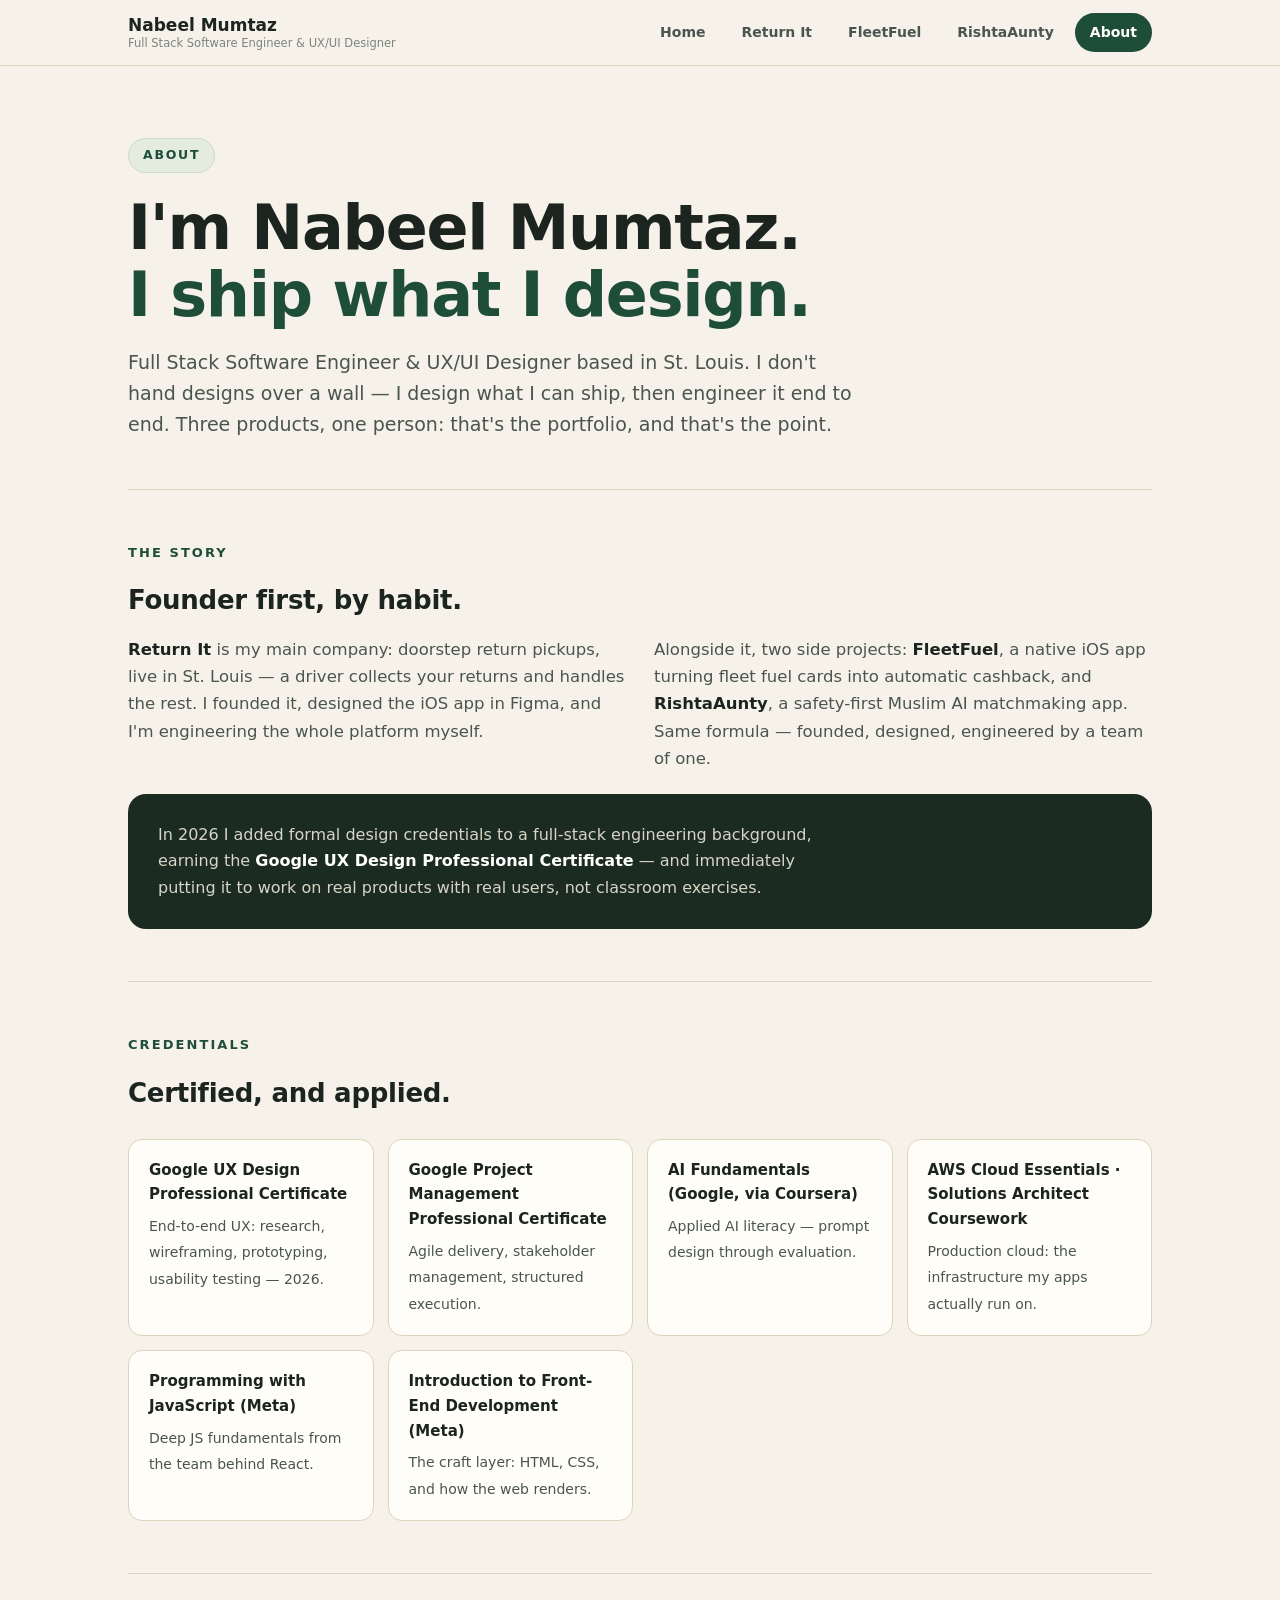
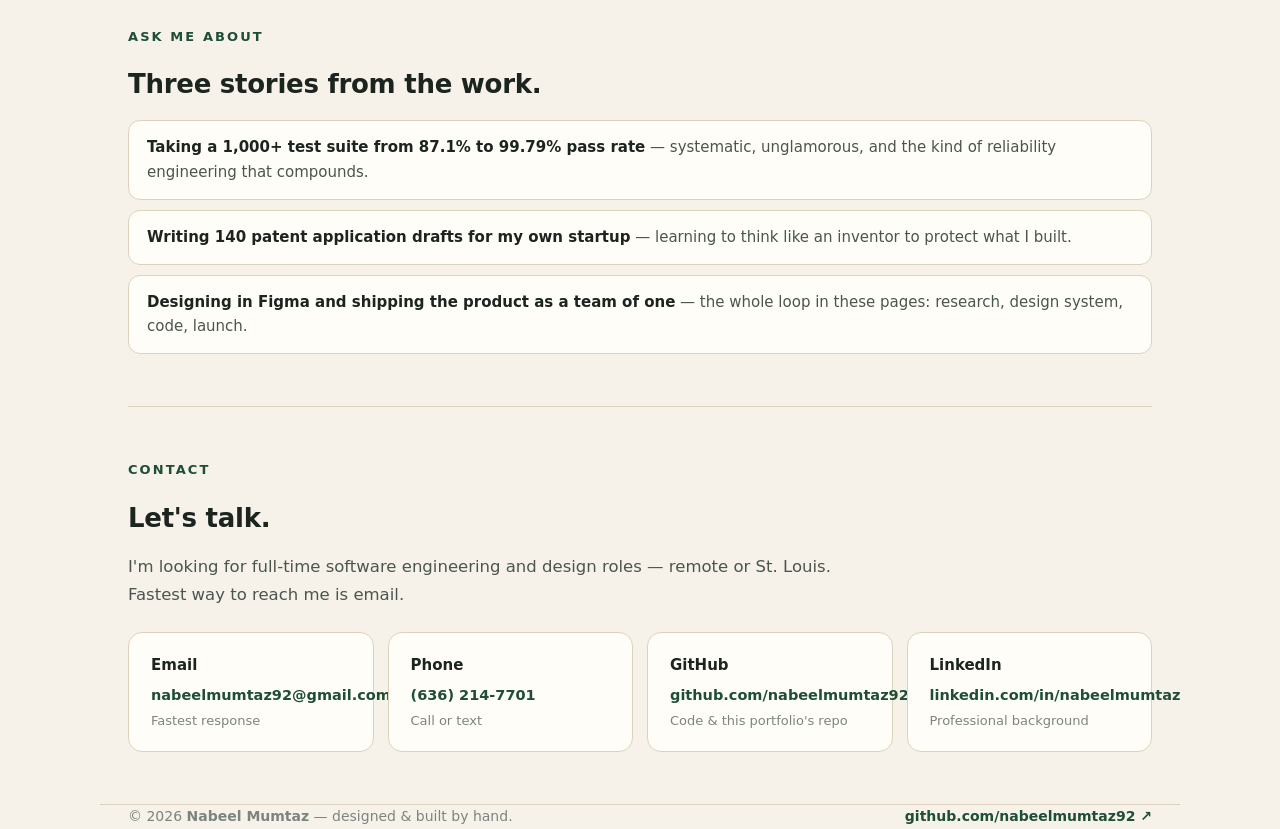
==== about.html @ 272c7282 "Add About page and nav tab" ====
<!DOCTYPE html>
<html lang="en">
<head>
<meta charset="UTF-8">
<meta name="viewport" content="width=device-width, initial-scale=1.0">
<title>About | Nabeel Mumtaz</title>
<meta name="description" content="About Nabeel Mumtaz — Full Stack Software Engineer & UX/UI Designer, founder of Return It, FleetFuel, and RishtaAunty. Based in St. Louis.">
<style>
/* Shared portfolio styles — House Call base */
:root{
  --paper:#f6f2e9;
  --paper-deep:#efe8d8;
  --card:#fffdf8;
  --ink:#1c2420;
  --ink-soft:#4a554f;
  --ink-faint:#7b857e;
  --line:#ddd3bd;
  --accent:#1e4d38;
  --accent-deep:#143526;
  --accent-soft:#e4ecdf;
  --accent-line:#cdd9c6;
  --dark:#1b2b22;
  --radius:18px;
}
*{margin:0;padding:0;box-sizing:border-box}
body{
  font-family:"Avenir Next","Segoe UI",system-ui,-apple-system,sans-serif;
  background:var(--paper);
  color:var(--ink);
  line-height:1.65;
  -webkit-font-smoothing:antialiased;
}
.wrap{max-width:1080px;margin:0 auto;padding:0 28px}

/* ---------- nav ---------- */
.nav{
  position:sticky;top:0;z-index:50;
  background:var(--paper);
  border-bottom:1px solid var(--line);
}
.nav-inner{
  max-width:1080px;margin:0 auto;padding:13px 28px;
  display:flex;justify-content:space-between;align-items:center;gap:14px;flex-wrap:wrap;
}
.nav .brand{font-weight:800;font-size:17px;color:var(--ink);text-decoration:none;line-height:1.3}
.nav .brand small{display:block;font-weight:400;color:var(--ink-faint);font-size:11.5px}
.nav-links{display:flex;gap:6px;flex-wrap:wrap}
.nav-links a{
  font-size:14px;font-weight:600;color:var(--ink-soft);text-decoration:none;
  padding:8px 15px;border-radius:999px;
}
.nav-links a:hover{background:var(--accent-soft);color:var(--accent-deep)}
.nav-links a.active{background:var(--accent);color:#fff}

/* ---------- hero ---------- */
.hero{padding:72px 0 48px;text-align:left}
.kicker{
  display:inline-block;font-size:12.5px;font-weight:700;letter-spacing:.14em;text-transform:uppercase;
  color:var(--accent);background:var(--accent-soft);border:1px solid var(--accent-line);
  padding:6px 14px;border-radius:999px;margin-bottom:22px;
}
.hero h1{font-size:clamp(38px,5.4vw,62px);line-height:1.08;letter-spacing:-.02em;font-weight:800;max-width:16ch}
.hero h1 em{font-style:normal;color:var(--accent)}
.hero .lede{font-size:19px;color:var(--ink-soft);max-width:60ch;margin-top:18px}

/* ---------- sections ---------- */
section{padding:52px 0;border-top:1px solid var(--line)}
section h2{font-size:13px;font-weight:800;letter-spacing:.16em;text-transform:uppercase;color:var(--accent);margin-bottom:16px}
section h3{font-size:26px;letter-spacing:-.01em;margin-bottom:14px;font-weight:750}
section p{color:var(--ink-soft);max-width:68ch;margin-bottom:14px;font-size:16.5px}
section p strong{color:var(--ink)}
.two{display:grid;grid-template-columns:1fr 1fr;gap:28px}
@media(max-width:760px){.two{grid-template-columns:1fr}}

.callout{background:var(--dark);color:#f2efe6;border-radius:var(--radius);padding:28px 30px;margin-top:8px}
.callout p{color:#d8d4c6;margin:0;font-size:16px}
.callout p strong{color:#fff}

/* ---------- certs ---------- */
.feat-grid{display:grid;grid-template-columns:repeat(auto-fit,minmax(240px,1fr));gap:14px;margin-top:24px}
.feat{background:var(--card);border:1px solid var(--line);border-radius:14px;padding:18px 20px}
.feat b{display:block;margin-bottom:6px;font-size:15px}
.feat span{font-size:14px;color:var(--ink-soft)}

/* ---------- hooks ---------- */
.hooks{list-style:none;margin-top:6px;display:grid;gap:10px}
.hooks li{background:var(--card);border:1px solid var(--line);border-radius:12px;padding:14px 18px;font-size:15px;color:var(--ink-soft)}
.hooks li b{color:var(--ink)}

/* ---------- contact ---------- */
.contact-cards{display:grid;grid-template-columns:repeat(auto-fit,minmax(220px,1fr));gap:14px;margin-top:24px}
.contact-card{
  background:var(--card);border:1px solid var(--line);border-radius:14px;padding:20px 22px;
  text-decoration:none;color:var(--ink);display:block;transition:transform .15s ease;
}
.contact-card:hover{transform:translateY(-2px)}
.contact-card b{display:block;font-size:15px;margin-bottom:4px}
.contact-card span{font-size:14.5px;color:var(--accent);font-weight:600}
.contact-card small{display:block;font-size:13px;color:var(--ink-faint);margin-top:2px}

footer{
  border-top:1px solid var(--line);padding:34px 0 48px;display:flex;justify-content:space-between;
  align-items:center;flex-wrap:wrap;gap:12px;color:var(--ink-faint);font-size:14px;
}
footer a{color:var(--accent);font-weight:600;text-decoration:none}
footer a:hover{text-decoration:underline}

</style>
</head>
<body>

<nav class="nav">
  <div class="nav-inner">
    <a class="brand" href="index.html">Nabeel Mumtaz<small>Full Stack Software Engineer &amp; UX/UI Designer</small></a>
    <div class="nav-links">
      <a href="index.html">Home</a>
      <a href="returnit.html">Return It</a>
      <a href="fleetfuel.html">FleetFuel</a>
      <a href="rishtaaunty.html">RishtaAunty</a>
      <a href="about.html" class="active">About</a>
    </div>
  </div>
</nav>

<div class="wrap">
  <div class="hero">
    <span class="kicker">About</span>
    <h1>I'm Nabeel Mumtaz. <em>I ship what I design.</em></h1>
    <p class="lede">Full Stack Software Engineer &amp; UX/UI Designer based in St. Louis. I don't hand designs over a wall — I design what I can ship, then engineer it end to end. Three products, one person: that's the portfolio, and that's the point.</p>
  </div>

  <section>
    <h2>The story</h2>
    <h3>Founder first, by habit.</h3>
    <div class="two">
      <div>
        <p><strong>Return It</strong> is my main company: doorstep return pickups, live in St. Louis — a driver collects your returns and handles the rest. I founded it, designed the iOS app in Figma, and I'm engineering the whole platform myself.</p>
      </div>
      <div>
        <p>Alongside it, two side projects: <strong>FleetFuel</strong>, a native iOS app turning fleet fuel cards into automatic cashback, and <strong>RishtaAunty</strong>, a safety-first Muslim AI matchmaking app. Same formula — founded, designed, engineered by a team of one.</p>
      </div>
    </div>
    <div class="callout">
      <p>In 2026 I added formal design credentials to a full-stack engineering background, earning the <strong>Google UX Design Professional Certificate</strong> — and immediately putting it to work on real products with real users, not classroom exercises.</p>
    </div>
  </section>

  <section>
    <h2>Credentials</h2>
    <h3>Certified, and applied.</h3>
    <div class="feat-grid">
      <div class="feat"><b>Google UX Design Professional Certificate</b><span>End-to-end UX: research, wireframing, prototyping, usability testing — 2026.</span></div>
      <div class="feat"><b>Google Project Management Professional Certificate</b><span>Agile delivery, stakeholder management, structured execution.</span></div>
      <div class="feat"><b>AI Fundamentals (Google, via Coursera)</b><span>Applied AI literacy — prompt design through evaluation.</span></div>
      <div class="feat"><b>AWS Cloud Essentials · Solutions Architect Coursework</b><span>Production cloud: the infrastructure my apps actually run on.</span></div>
      <div class="feat"><b>Programming with JavaScript (Meta)</b><span>Deep JS fundamentals from the team behind React.</span></div>
      <div class="feat"><b>Introduction to Front-End Development (Meta)</b><span>The craft layer: HTML, CSS, and how the web renders.</span></div>
    </div>
  </section>

  <section>
    <h2>Ask me about</h2>
    <h3>Three stories from the work.</h3>
    <ul class="hooks">
      <li><b>Taking a 1,000+ test suite from 87.1% to 99.79% pass rate</b> — systematic, unglamorous, and the kind of reliability engineering that compounds.</li>
      <li><b>Writing 140 patent application drafts for my own startup</b> — learning to think like an inventor to protect what I built.</li>
      <li><b>Designing in Figma and shipping the product as a team of one</b> — the whole loop in these pages: research, design system, code, launch.</li>
    </ul>
  </section>

  <section>
    <h2>Contact</h2>
    <h3>Let's talk.</h3>
    <p>I'm looking for full-time software engineering and design roles — remote or St. Louis. Fastest way to reach me is email.</p>
    <div class="contact-cards">
      <a class="contact-card" href="mailto:nabeelmumtaz92@gmail.com">
        <b>Email</b><span>nabeelmumtaz92@gmail.com</span><small>Fastest response</small>
      </a>
      <a class="contact-card" href="tel:+16362147701">
        <b>Phone</b><span>(636) 214-7701</span><small>Call or text</small>
      </a>
      <a class="contact-card" href="https://github.com/nabeelmumtaz92" target="_blank" rel="noopener">
        <b>GitHub</b><span>github.com/nabeelmumtaz92</span><small>Code &amp; this portfolio's repo</small>
      </a>
      <a class="contact-card" href="https://www.linkedin.com/in/nabeelmumtaz" target="_blank" rel="noopener">
        <b>LinkedIn</b><span>linkedin.com/in/nabeelmumtaz</span><small>Professional background</small>
      </a>
    </div>
  </section>
</div>

<footer class="wrap">
  <div>© 2026 <b>Nabeel Mumtaz</b> — designed &amp; built by hand.</div>
  <div><a href="https://github.com/nabeelmumtaz92" target="_blank" rel="noopener">github.com/nabeelmumtaz92 ↗</a></div>
</footer>

</body>
</html>
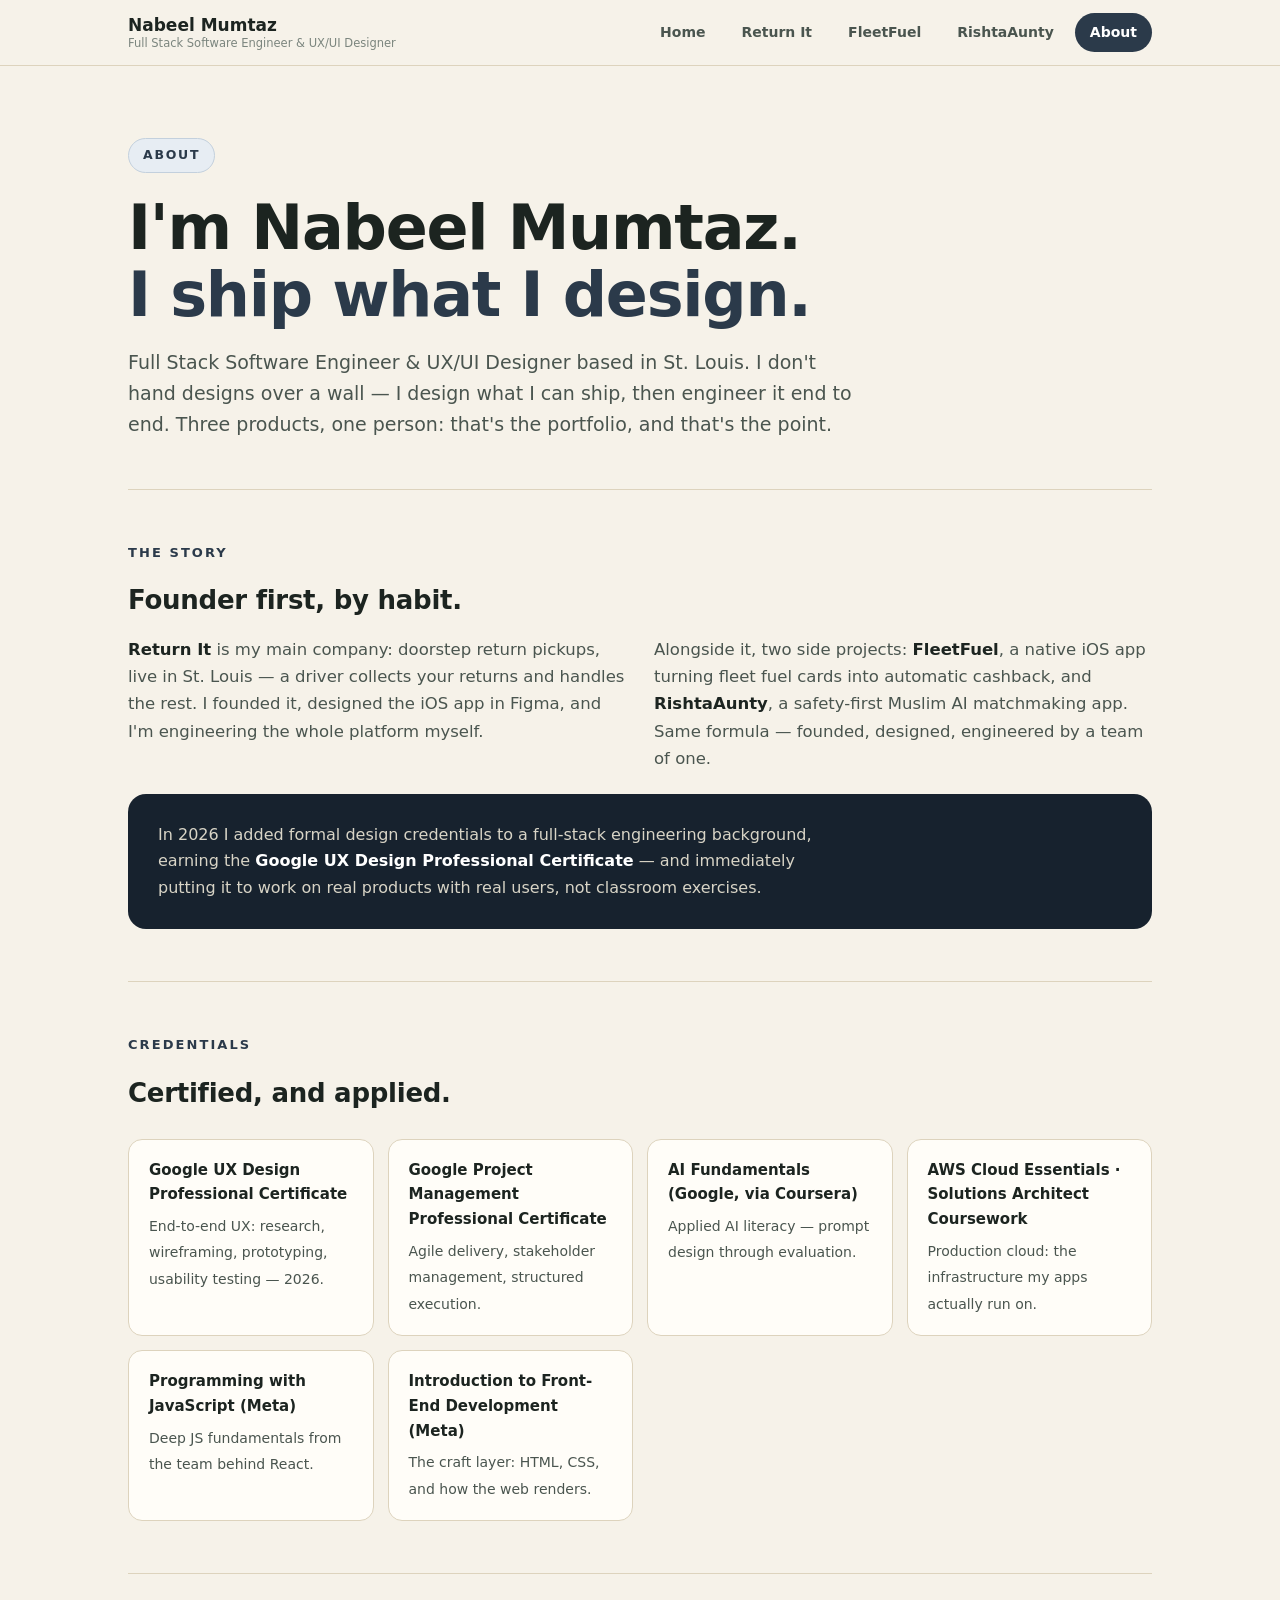
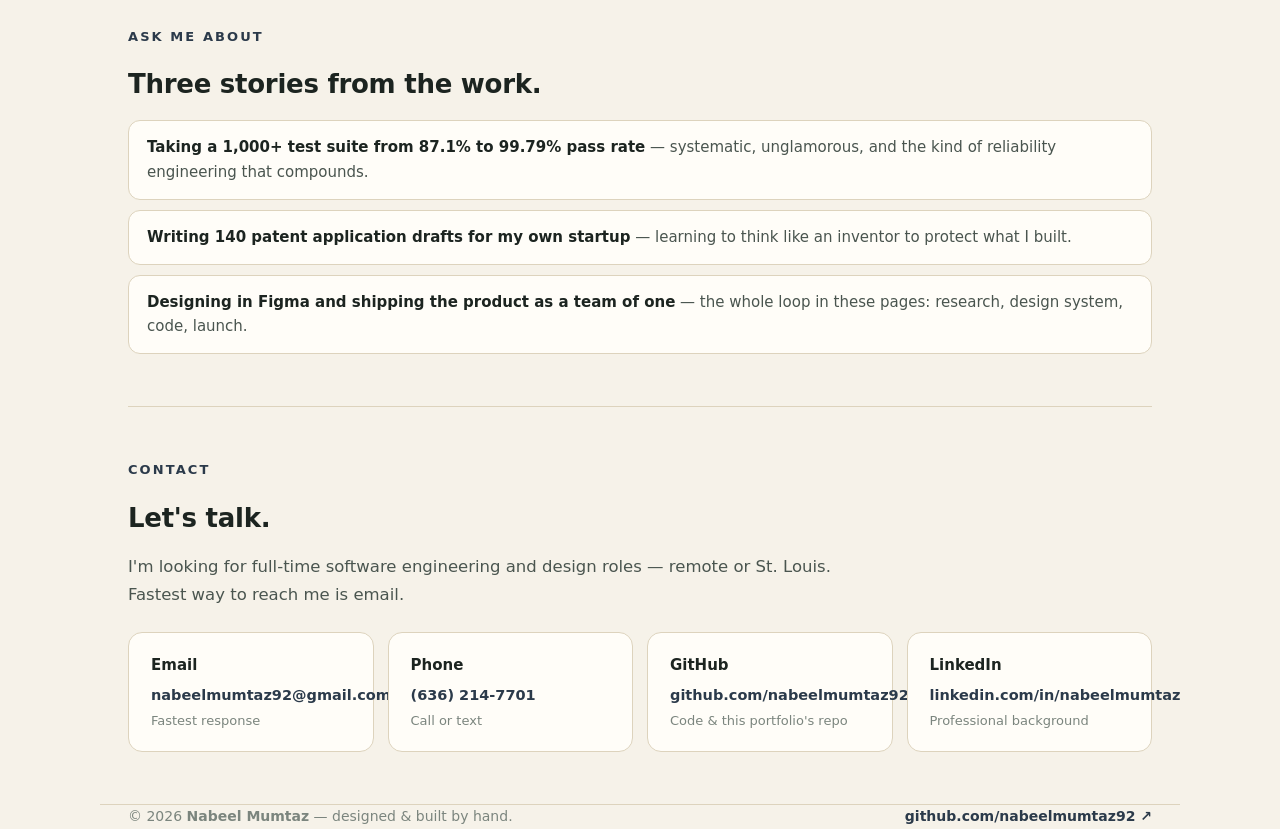
==== commit 00aaf6bc: "Home/About: neutral dark-slate portfolio theme" ====
--- a/about.html
+++ b/about.html
@@ -15,11 +15,11 @@
   --ink-soft:#4a554f;
   --ink-faint:#7b857e;
   --line:#ddd3bd;
-  --accent:#1e4d38;
-  --accent-deep:#143526;
-  --accent-soft:#e4ecdf;
-  --accent-line:#cdd9c6;
-  --dark:#1b2b22;
+  --accent:#2b3a4a;
+  --accent-deep:#1b2634;
+  --accent-soft:#e7edf3;
+  --accent-line:#c3d0dd;
+  --dark:#17222e;
   --radius:18px;
 }
 *{margin:0;padding:0;box-sizing:border-box}
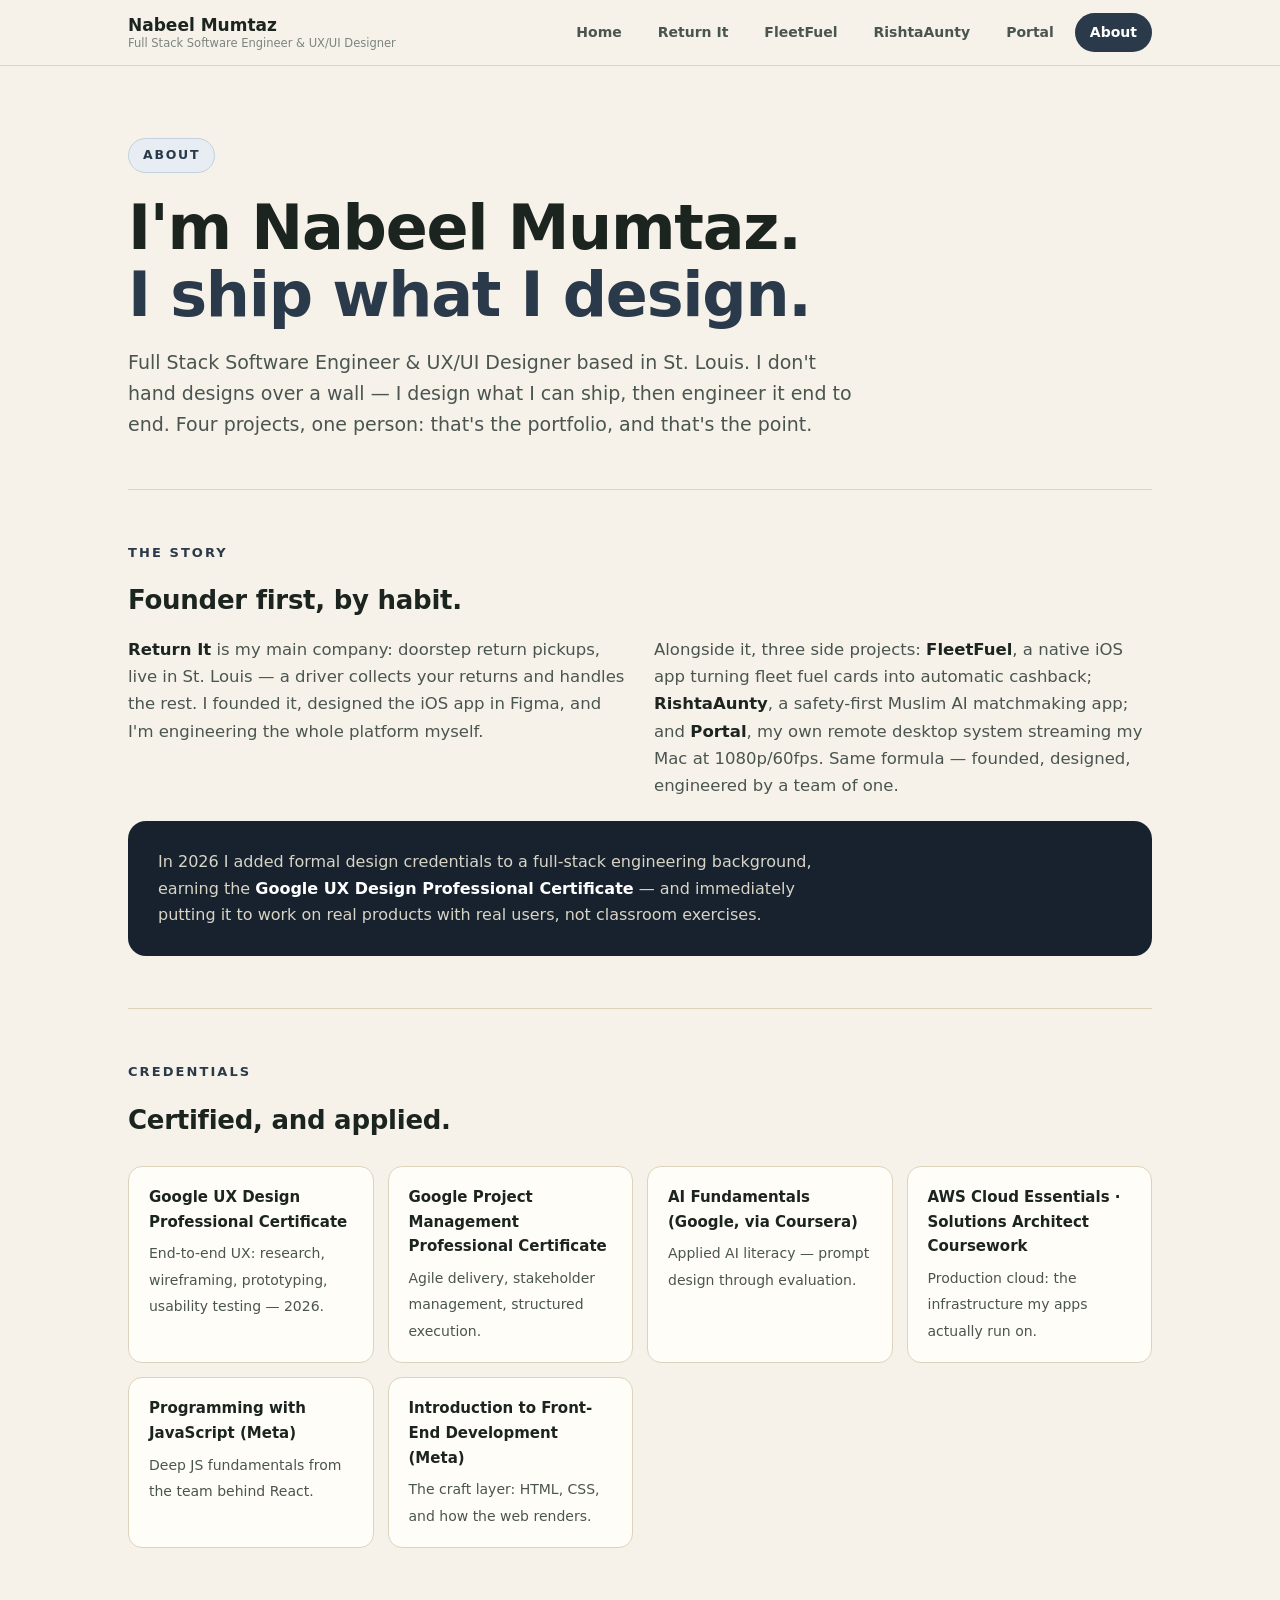
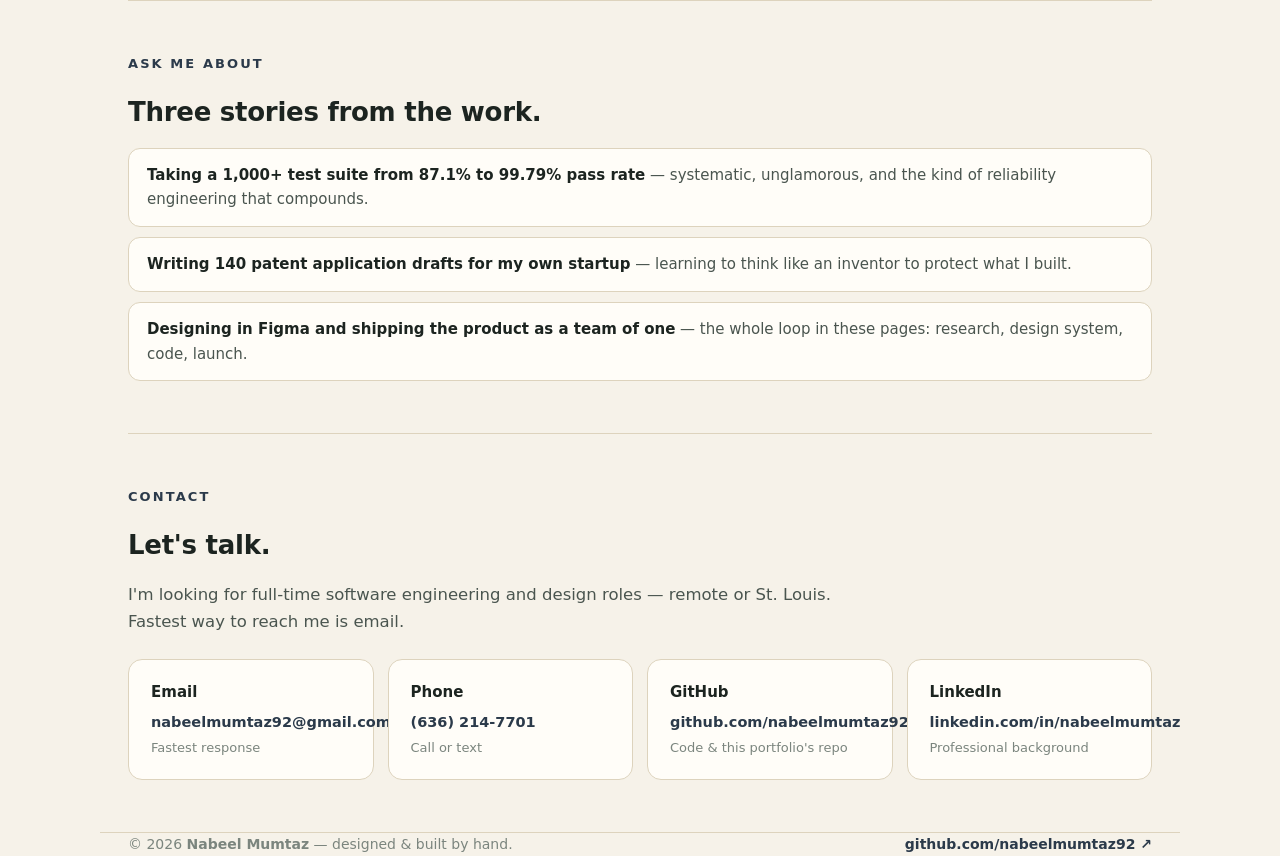
==== commit ea81d287: "Add Portal project page + nav" ====
--- a/about.html
+++ b/about.html
@@ -117,6 +117,7 @@
       <a href="returnit.html">Return It</a>
       <a href="fleetfuel.html">FleetFuel</a>
       <a href="rishtaaunty.html">RishtaAunty</a>
+      <a href="portal.html">Portal</a>
       <a href="about.html" class="active">About</a>
     </div>
   </div>
@@ -126,7 +127,7 @@
   <div class="hero">
     <span class="kicker">About</span>
     <h1>I'm Nabeel Mumtaz. <em>I ship what I design.</em></h1>
-    <p class="lede">Full Stack Software Engineer &amp; UX/UI Designer based in St. Louis. I don't hand designs over a wall — I design what I can ship, then engineer it end to end. Three products, one person: that's the portfolio, and that's the point.</p>
+    <p class="lede">Full Stack Software Engineer &amp; UX/UI Designer based in St. Louis. I don't hand designs over a wall — I design what I can ship, then engineer it end to end. Four projects, one person: that's the portfolio, and that's the point.</p>
   </div>
 
   <section>
@@ -137,7 +138,7 @@
         <p><strong>Return It</strong> is my main company: doorstep return pickups, live in St. Louis — a driver collects your returns and handles the rest. I founded it, designed the iOS app in Figma, and I'm engineering the whole platform myself.</p>
       </div>
       <div>
-        <p>Alongside it, two side projects: <strong>FleetFuel</strong>, a native iOS app turning fleet fuel cards into automatic cashback, and <strong>RishtaAunty</strong>, a safety-first Muslim AI matchmaking app. Same formula — founded, designed, engineered by a team of one.</p>
+        <p>Alongside it, three side projects: <strong>FleetFuel</strong>, a native iOS app turning fleet fuel cards into automatic cashback; <strong>RishtaAunty</strong>, a safety-first Muslim AI matchmaking app; and <strong>Portal</strong>, my own remote desktop system streaming my Mac at 1080p/60fps. Same formula — founded, designed, engineered by a team of one.</p>
       </div>
     </div>
     <div class="callout">
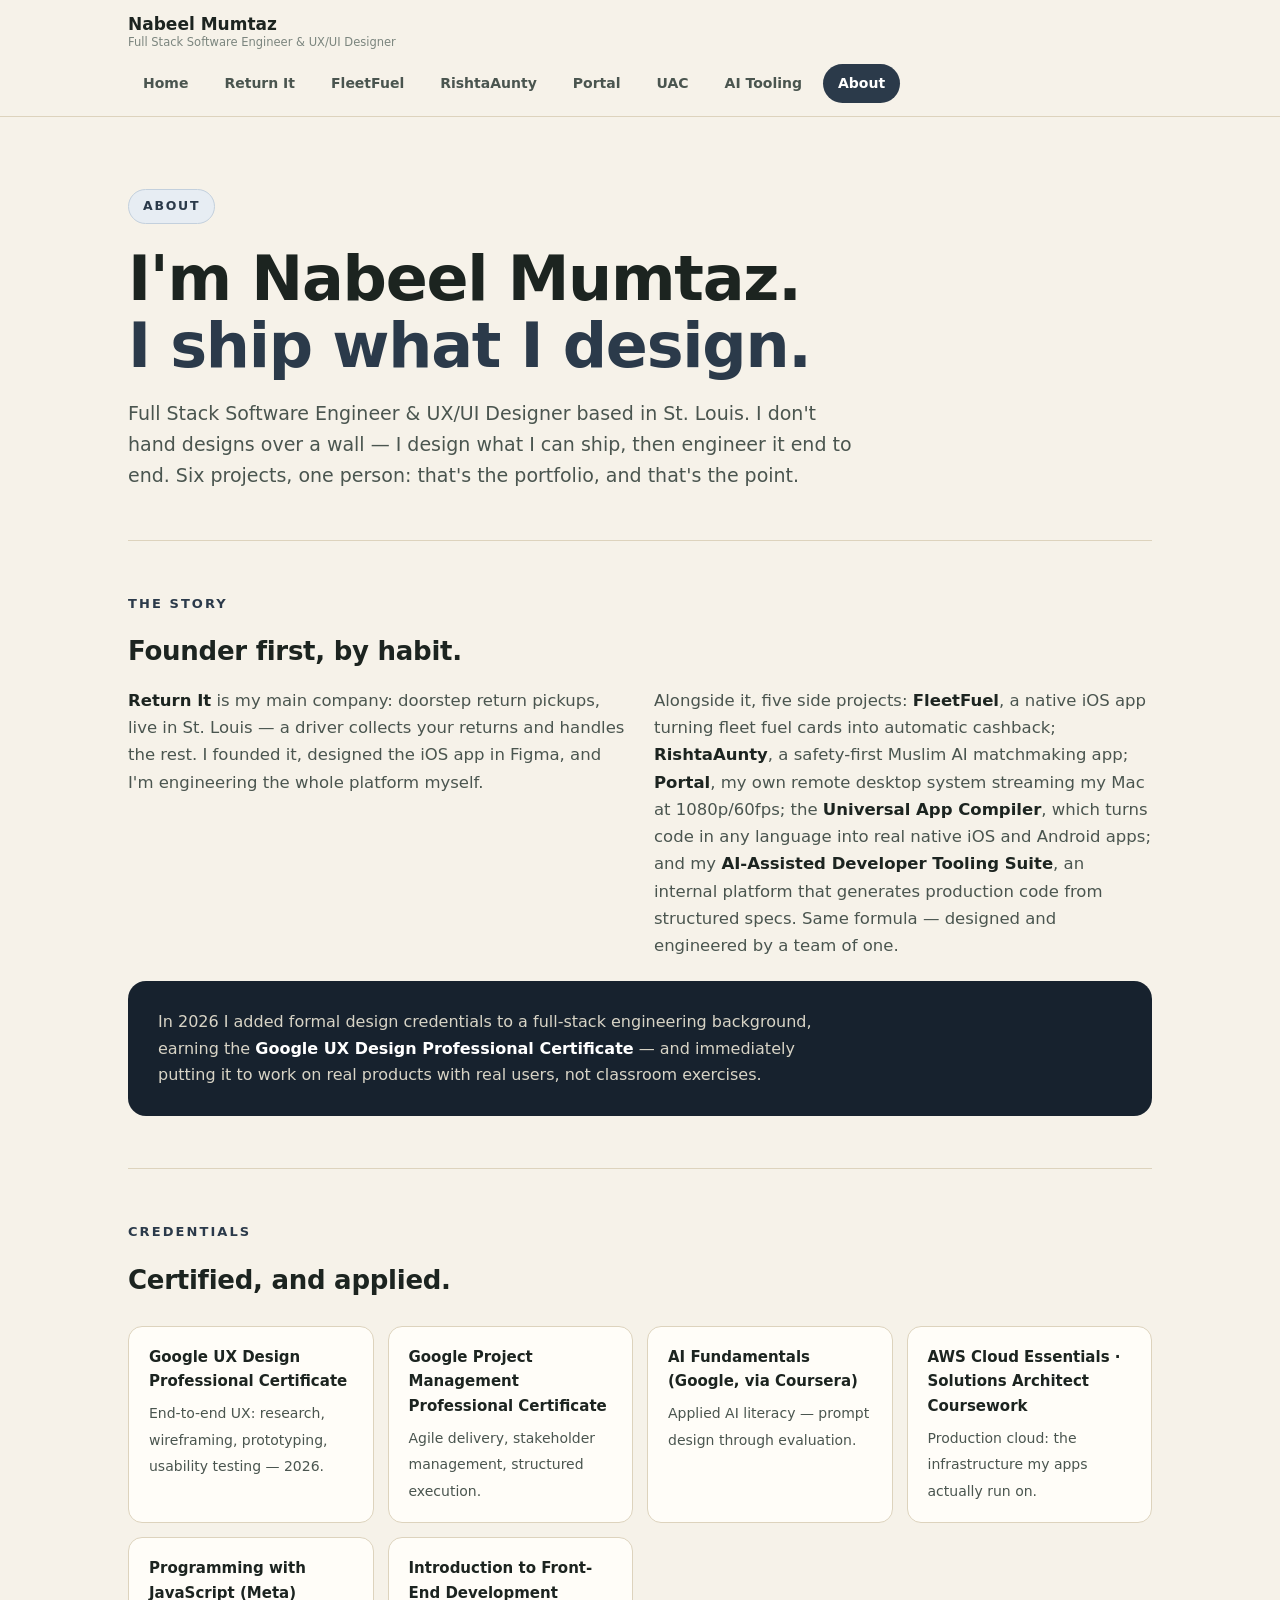
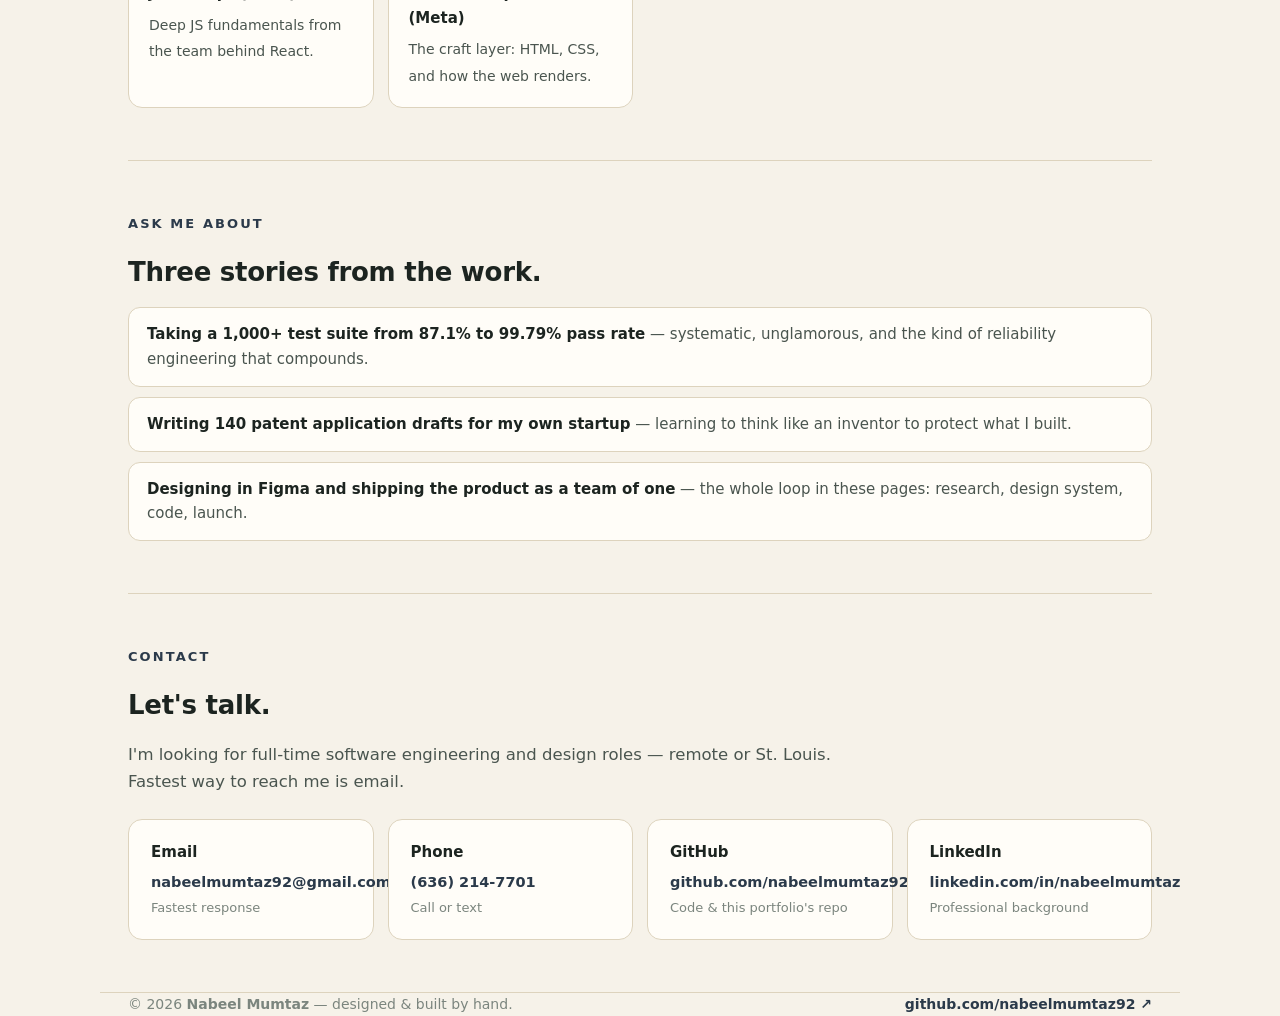
==== commit bdddf3ea: "Add UAC + AI Tooling case study pages, nav, home cards, six-project wording" ====
--- a/about.html
+++ b/about.html
@@ -118,6 +118,8 @@
       <a href="fleetfuel.html">FleetFuel</a>
       <a href="rishtaaunty.html">RishtaAunty</a>
       <a href="portal.html">Portal</a>
+      <a href="uac.html">UAC</a>
+      <a href="ai-tooling.html">AI Tooling</a>
       <a href="about.html" class="active">About</a>
     </div>
   </div>
@@ -127,7 +129,7 @@
   <div class="hero">
     <span class="kicker">About</span>
     <h1>I'm Nabeel Mumtaz. <em>I ship what I design.</em></h1>
-    <p class="lede">Full Stack Software Engineer &amp; UX/UI Designer based in St. Louis. I don't hand designs over a wall — I design what I can ship, then engineer it end to end. Four projects, one person: that's the portfolio, and that's the point.</p>
+    <p class="lede">Full Stack Software Engineer &amp; UX/UI Designer based in St. Louis. I don't hand designs over a wall — I design what I can ship, then engineer it end to end. Six projects, one person: that's the portfolio, and that's the point.</p>
   </div>
 
   <section>
@@ -138,7 +140,7 @@
         <p><strong>Return It</strong> is my main company: doorstep return pickups, live in St. Louis — a driver collects your returns and handles the rest. I founded it, designed the iOS app in Figma, and I'm engineering the whole platform myself.</p>
       </div>
       <div>
-        <p>Alongside it, three side projects: <strong>FleetFuel</strong>, a native iOS app turning fleet fuel cards into automatic cashback; <strong>RishtaAunty</strong>, a safety-first Muslim AI matchmaking app; and <strong>Portal</strong>, my own remote desktop system streaming my Mac at 1080p/60fps. Same formula — founded, designed, engineered by a team of one.</p>
+        <p>Alongside it, five side projects: <strong>FleetFuel</strong>, a native iOS app turning fleet fuel cards into automatic cashback; <strong>RishtaAunty</strong>, a safety-first Muslim AI matchmaking app; <strong>Portal</strong>, my own remote desktop system streaming my Mac at 1080p/60fps; the <strong>Universal App Compiler</strong>, which turns code in any language into real native iOS and Android apps; and my <strong>AI-Assisted Developer Tooling Suite</strong>, an internal platform that generates production code from structured specs. Same formula — designed and engineered by a team of one.</p>
       </div>
     </div>
     <div class="callout">
